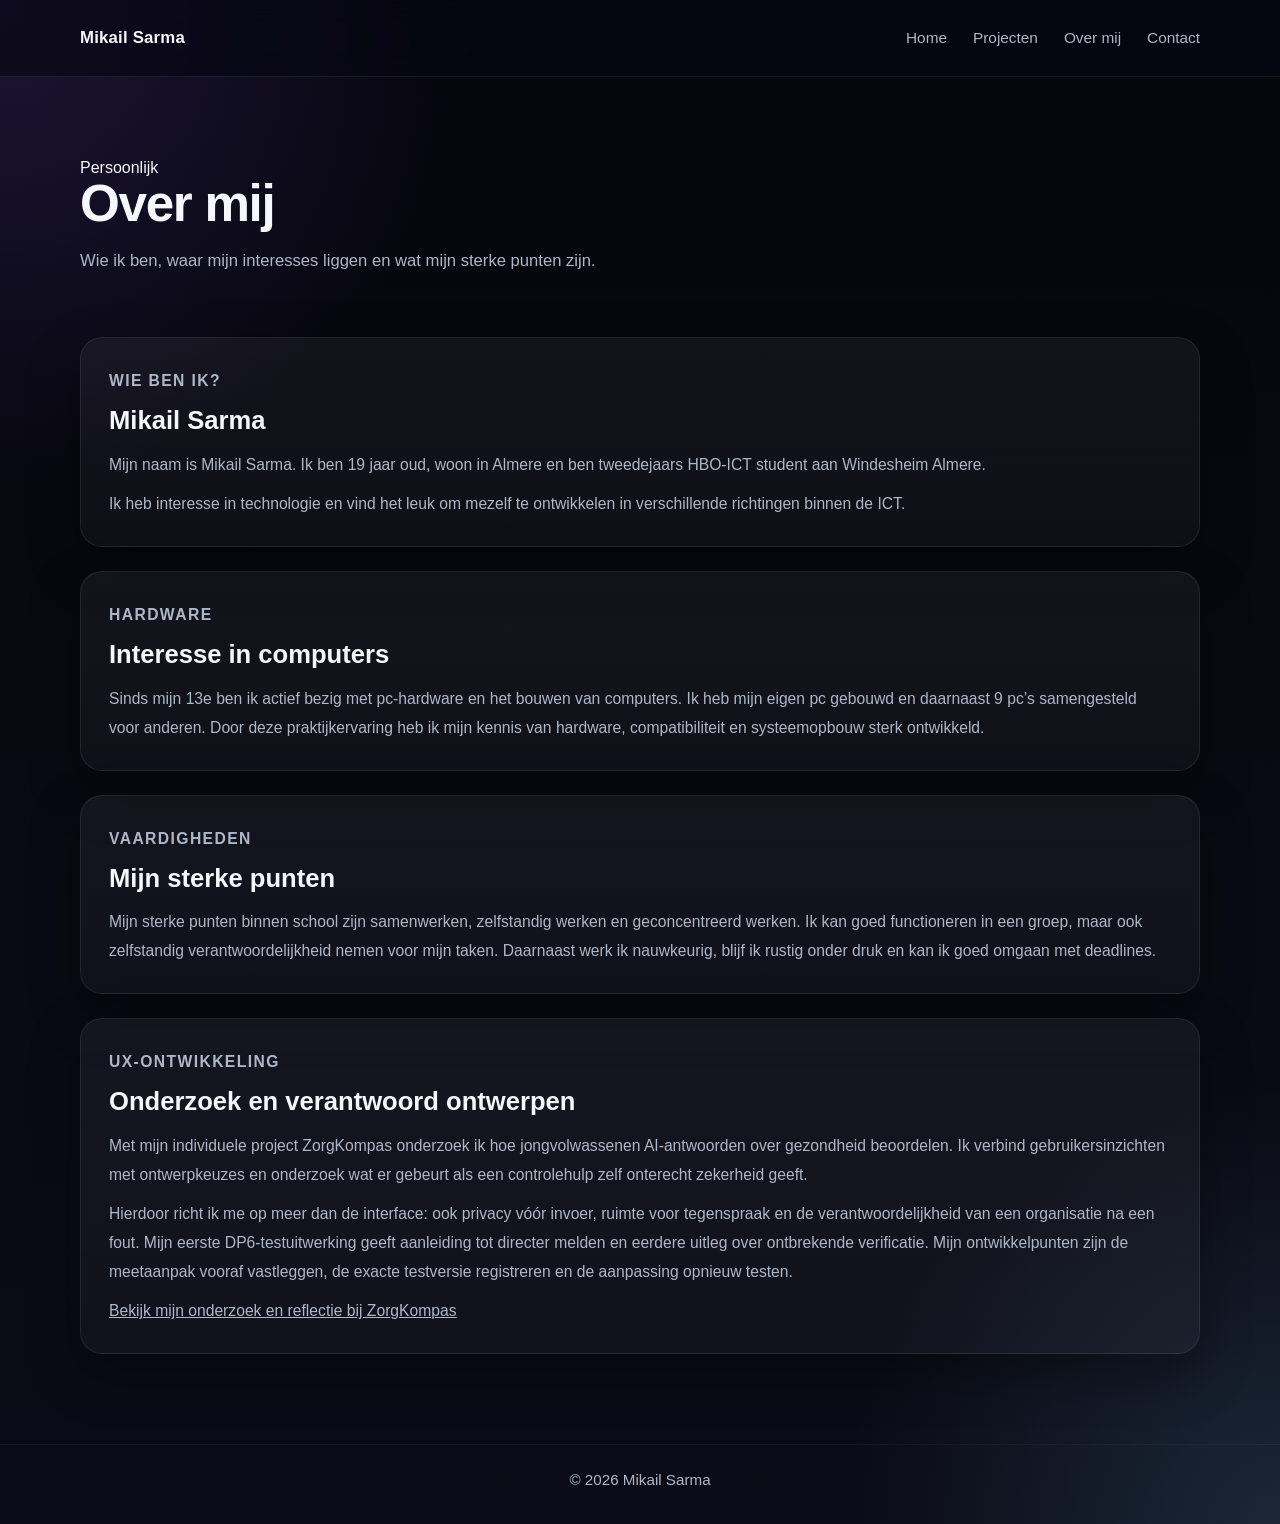
==== over-mij.html @ 40bdeff8 "Publiceer bijgewerkt portfolio met ZorgKompas en projectvideos" ====
<!DOCTYPE html>
<html lang="nl">
<head>
  <meta charset="UTF-8">
  <meta name="viewport" content="width=device-width, initial-scale=1.0">
  <title>Over mij | Mikail Sarma</title>
  <link rel="stylesheet" href="style.css">
</head>
<body>
  <header class="header">
    <nav class="navbar container">
      <a href="index.html" class="logo">Mikail Sarma</a>

      <ul class="nav-links" id="navLinks">
        <li><a href="index.html">Home</a></li>
        <li><a href="projecten.html">Projecten</a></li>
        <li><a href="over-mij.html">Over mij</a></li>
        <li><a href="contact.html">Contact</a></li>
      </ul>

      <button class="menu-toggle" id="menuToggle" aria-label="Menu" aria-controls="navLinks" aria-expanded="false">☰</button>
    </nav>
  </header>

  <main class="page-hero">
    <div class="container hero-center small-center">
      <p class="eyebrow">Persoonlijk</p>
      <h1 class="page-title">Over mij</h1>
      <p class="hero-subtext">
        Wie ik ben, waar mijn interesses liggen en wat mijn sterke punten zijn.
      </p>
    </div>
  </main>

  <section class="content-section">
    <div class="container single-column">
      <article class="glass-card">
        <p class="card-label">Wie ben ik?</p>
        <h2>Mikail Sarma</h2>
        <p>
          Mijn naam is Mikail Sarma. Ik ben 19 jaar oud, woon in Almere
          en ben tweedejaars HBO-ICT student aan Windesheim Almere.
        </p>
        <p>
          Ik heb interesse in technologie en vind het leuk om mezelf te ontwikkelen
          in verschillende richtingen binnen de ICT.
        </p>
      </article>

      <article class="glass-card">
        <p class="card-label">Hardware</p>
        <h2>Interesse in computers</h2>
        <p>
          Sinds mijn 13e ben ik actief bezig met pc-hardware en het bouwen van computers.
          Ik heb mijn eigen pc gebouwd en daarnaast 9 pc’s samengesteld voor anderen.
          Door deze praktijkervaring heb ik mijn kennis van hardware, compatibiliteit
          en systeemopbouw sterk ontwikkeld.
        </p>
      </article>

      <article class="glass-card">
        <p class="card-label">Vaardigheden</p>
        <h2>Mijn sterke punten</h2>
        <p>
          Mijn sterke punten binnen school zijn samenwerken, zelfstandig werken en
          geconcentreerd werken. Ik kan goed functioneren in een groep, maar ook
          zelfstandig verantwoordelijkheid nemen voor mijn taken. Daarnaast werk ik
          nauwkeurig, blijf ik rustig onder druk en kan ik goed omgaan met deadlines.
        </p>
      </article>

      <article class="glass-card">
        <p class="card-label">UX-ontwikkeling</p><h2>Onderzoek en verantwoord ontwerpen</h2>
        <p>Met mijn individuele project ZorgKompas onderzoek ik hoe jongvolwassenen AI-antwoorden over gezondheid beoordelen. Ik verbind gebruikersinzichten met ontwerpkeuzes en onderzoek wat er gebeurt als een controlehulp zelf onterecht zekerheid geeft.</p>
        <p>Hierdoor richt ik me op meer dan de interface: ook privacy vóór invoer, ruimte voor tegenspraak en de verantwoordelijkheid van een organisatie na een fout. Mijn eerste DP6-testuitwerking geeft aanleiding tot directer melden en eerdere uitleg over ontbrekende verificatie. Mijn ontwikkelpunten zijn de meetaanpak vooraf vastleggen, de exacte testversie registreren en de aanpassing opnieuw testen.</p>
        <p><a href="project-zorgkompas.html">Bekijk mijn onderzoek en reflectie bij ZorgKompas</a></p>
      </article>
    </div>
  </section>

  <footer class="footer">
    <p>© 2026 Mikail Sarma</p>
  </footer>

  <script src="script.js"></script>
</body>
</html>
---- style.css ----
:root {
  --bg: #070711;
  --bg-2: #0b0d1a;
  --surface: rgba(255, 255, 255, 0.05);
  --surface-2: rgba(255, 255, 255, 0.03);
  --surface-hover: rgba(255, 255, 255, 0.07);
  --border: rgba(255, 255, 255, 0.08);
  --border-strong: rgba(196, 181, 253, 0.22);
  --text: #f5f7fb;
  --text-soft: #aeb7c7;
  --text-muted: #8b95a7;
  --purple: #8b5cf6;
  --purple-soft: #c4b5fd;
  --blue-soft: #7dd3fc;
  --shadow: 0 20px 50px rgba(0, 0, 0, 0.35);
  --radius: 22px;
  --radius-sm: 16px;
  --max-width: 1120px;
}

* {
  margin: 0;
  padding: 0;
  box-sizing: border-box;
}

html {
  scroll-behavior: smooth;
}

body {
  font-family: Arial, sans-serif;
  color: var(--text);
  background:
    radial-gradient(circle at top left, rgba(139, 92, 246, 0.18), transparent 24%),
    radial-gradient(circle at bottom right, rgba(125, 211, 252, 0.14), transparent 22%),
    linear-gradient(180deg, #05050c 0%, #090912 45%, #0a0b16 100%);
  min-height: 100vh;
}

a {
  color: inherit;
}

img {
  max-width: 100%;
  display: block;
}

.container {
  width: min(var(--max-width), 92%);
  margin: 0 auto;
}

/* Header */
.header {
  position: sticky;
  top: 0;
  z-index: 1000;
  backdrop-filter: blur(14px);
  background: rgba(7, 7, 17, 0.65);
  border-bottom: 1px solid var(--border);
}

.navbar {
  min-height: 76px;
  display: flex;
  align-items: center;
  justify-content: space-between;
  gap: 20px;
}

.logo {
  color: var(--text);
  text-decoration: none;
  font-weight: 700;
  font-size: 1.05rem;
  letter-spacing: 0.2px;
}

.nav-links {
  display: flex;
  align-items: center;
  gap: 26px;
  list-style: none;
}

.nav-links a {
  color: var(--text-soft);
  text-decoration: none;
  font-size: 0.96rem;
  font-weight: 500;
  transition: 0.2s ease;
}

.nav-links a:hover,
.nav-links a.active {
  color: var(--text);
}

.menu-toggle {
  display: none;
  background: transparent;
  color: var(--text);
  border: 1px solid var(--border);
  border-radius: 12px;
  padding: 10px 14px;
  cursor: pointer;
}

/* General page spacing */
.page-shell {
  padding-top: 40px;
}

.content-section {
  padding: 32px 0 90px;
}

.section-kicker {
  color: var(--purple-soft);
  text-transform: uppercase;
  letter-spacing: 1.8px;
  font-size: 0.78rem;
  font-weight: 700;
  margin-bottom: 16px;
}

/* Home hero */
.hero {
  position: relative;
  overflow: hidden;
}

.hero-center {
  position: relative;
  z-index: 2;
  text-align: left;
  padding: 110px 0 90px;
}

.hero-title {
  font-size: clamp(2.8rem, 6vw, 5.2rem);
  line-height: 1.02;
  letter-spacing: -2px;
  max-width: 760px;
  margin-bottom: 20px;
}

.hero-subtext {
  max-width: 660px;
  color: var(--text-soft);
  font-size: 1.04rem;
  line-height: 1.85;
}

.hero-buttons {
  display: flex;
  gap: 14px;
  flex-wrap: wrap;
  margin-top: 32px;
}

.btn {
  display: inline-flex;
  align-items: center;
  justify-content: center;
  text-decoration: none;
  padding: 14px 22px;
  border-radius: 999px;
  font-weight: 700;
  font-size: 0.96rem;
  transition: 0.22s ease;
}

.btn-primary {
  background: linear-gradient(135deg, #ffffff, #ddd6fe);
  color: #20103f;
}

.btn-primary:hover {
  transform: translateY(-2px);
}

.btn-secondary {
  color: var(--text);
  border: 1px solid var(--border);
  background: rgba(255, 255, 255, 0.05);
}

.btn-secondary:hover {
  background: rgba(255, 255, 255, 0.08);
}

.floating-orb {
  position: absolute;
  border-radius: 50%;
  filter: blur(80px);
  opacity: 0.45;
  pointer-events: none;
}

.orb-1 {
  width: 260px;
  height: 260px;
  background: var(--purple);
  left: 4%;
  top: 10%;
}

.orb-2 {
  width: 320px;
  height: 320px;
  background: var(--blue-soft);
  right: 6%;
  bottom: 6%;
}

/* Shared cards */
.intro-grid,
.cards-grid {
  display: grid;
  grid-template-columns: repeat(2, 1fr);
  gap: 24px;
}

.single-column {
  display: grid;
  gap: 24px;
}

.glass-card {
  background: linear-gradient(180deg, var(--surface), var(--surface-2));
  border: 1px solid var(--border);
  border-radius: var(--radius);
  padding: 28px;
  box-shadow: var(--shadow);
  transition: 0.22s ease;
}

.glass-card:hover {
  transform: translateY(-3px);
  background: linear-gradient(180deg, var(--surface-hover), rgba(255, 255, 255, 0.04));
  border-color: var(--border-strong);
}

.card-label {
  display: inline-block;
  color: var(--purple-soft);
  font-size: 0.78rem;
  text-transform: uppercase;
  letter-spacing: 1.4px;
  margin-bottom: 14px;
  font-weight: 700;
}

.glass-card h2 {
  font-size: clamp(1.4rem, 2vw, 1.9rem);
  line-height: 1.2;
  margin-bottom: 14px;
  color: var(--text);
}

.glass-card p {
  color: var(--text-soft);
  line-height: 1.85;
  font-size: 0.98rem;
  margin-bottom: 10px;
}

.glass-card p:last-child {
  margin-bottom: 0;
}

/* Project page */
.project-showcase {
  margin-bottom: 28px;
}

.featured-project {
  display: grid;
  grid-template-columns: minmax(0, 0.95fr) minmax(320px, 1.05fr);
  gap: 28px;
  align-items: center;
  background:
    linear-gradient(135deg, rgba(139, 92, 246, 0.18), rgba(125, 211, 252, 0.08)),
    linear-gradient(180deg, var(--surface), var(--surface-2));
  border: 1px solid var(--border-strong);
  border-radius: var(--radius);
  padding: 28px;
  box-shadow: var(--shadow);
}

.featured-project h2 {
  font-size: clamp(1.8rem, 3vw, 3rem);
  line-height: 1.08;
  margin-bottom: 16px;
}

.featured-project p {
  color: var(--text-soft);
  line-height: 1.85;
  font-size: 1rem;
  margin-bottom: 14px;
}

.project-highlights {
  display: flex;
  gap: 10px;
  flex-wrap: wrap;
  margin: 22px 0;
}

.project-highlights span {
  color: var(--text);
  border: 1px solid rgba(196, 181, 253, 0.22);
  background: rgba(255, 255, 255, 0.06);
  border-radius: 999px;
  padding: 9px 13px;
  font-size: 0.86rem;
  font-weight: 700;
}

.project-video-panel {
  border: 1px solid rgba(255, 255, 255, 0.08);
  border-radius: var(--radius-sm);
  overflow: hidden;
  background: #05050c;
}

.project-video {
  display: block;
  width: 100%;
  aspect-ratio: 16 / 9;
  object-fit: contain;
  background: #05050c;
}

.project-cards {
  margin-top: 0;
}

.project-list-heading {
  margin: 46px auto 20px;
}

.project-list-heading h2 {
  font-size: clamp(1.8rem, 3vw, 2.7rem);
  line-height: 1.1;
}

.project-info-grid {
  display: grid;
  grid-template-columns: repeat(2, minmax(0, 1fr));
  gap: 14px;
  margin-top: 24px;
}

.project-info-grid div {
  border: 1px solid rgba(196, 181, 253, 0.16);
  background: rgba(255, 255, 255, 0.045);
  border-radius: var(--radius-sm);
  padding: 18px;
}

.project-info-grid h3 {
  color: var(--text);
  font-size: 1rem;
  margin-bottom: 8px;
}

.project-info-grid p {
  font-size: 0.92rem;
  line-height: 1.65;
  margin-bottom: 0;
}

/* Smaller page hero */
.page-hero {
  padding-top: 10px;
}

.small-center {
  text-align: left;
  padding: 72px 0 28px;
}

.page-title {
  font-size: clamp(2.2rem, 4vw, 4rem);
  line-height: 1.04;
  letter-spacing: -1.3px;
  max-width: 760px;
  margin-bottom: 16px;
}

/* Contact page */
.contact-hero {
  padding: 72px 0 42px;
}

.contact-hero h1 {
  font-size: clamp(2.3rem, 4vw, 4.1rem);
  line-height: 1.04;
  letter-spacing: -1.4px;
  max-width: 700px;
  margin-bottom: 18px;
}

.contact-lead {
  color: var(--text-soft);
  font-size: 1.04rem;
  line-height: 1.8;
  max-width: 620px;
}

.contact-section {
  padding: 24px 0 90px;
}

.contact-layout-clean {
  display: grid;
  grid-template-columns: 0.95fr 1.2fr;
  gap: 56px;
  align-items: start;
}

.contact-left {
  padding-top: 12px;
}

.contact-left h2 {
  font-size: clamp(1.8rem, 3vw, 2.8rem);
  line-height: 1.12;
  letter-spacing: -0.8px;
  margin-bottom: 18px;
  max-width: 420px;
}

.contact-text {
  color: var(--text-soft);
  font-size: 1rem;
  line-height: 1.85;
  max-width: 420px;
}

.contact-right {
  display: grid;
  grid-template-columns: repeat(2, 1fr);
  gap: 18px;
}

.contact-item {
  background: linear-gradient(180deg, var(--surface), var(--surface-2));
  border: 1px solid var(--border);
  border-radius: var(--radius);
  padding: 24px 24px 22px;
  box-shadow: var(--shadow);
  transition: transform 0.2s ease, background 0.2s ease, border-color 0.2s ease;
}

.contact-item:hover {
  transform: translateY(-3px);
  background: linear-gradient(180deg, var(--surface-hover), rgba(255, 255, 255, 0.04));
  border-color: var(--border-strong);
}

.contact-item-label {
  display: inline-block;
  color: var(--text-muted);
  font-size: 0.76rem;
  font-weight: 700;
  text-transform: uppercase;
  letter-spacing: 1.4px;
  margin-bottom: 16px;
}

.contact-item h3 {
  font-size: clamp(1.2rem, 1.6vw, 1.65rem);
  line-height: 1.3;
  font-weight: 700;
  color: var(--text);
}

.contact-item a {
  color: var(--text);
  text-decoration: none;
}

.contact-item a:hover {
  color: var(--purple-soft);
}

/* Footer */
.footer {
  border-top: 1px solid rgba(255, 255, 255, 0.04);
  text-align: center;
  color: var(--text-soft);
  padding: 26px 20px 36px;
  font-size: 0.95rem;
}

/* Responsive */
@media (max-width: 900px) {
  .intro-grid,
  .cards-grid,
  .contact-right,
  .contact-layout-clean {
    grid-template-columns: 1fr;
  }

  .featured-project {
    grid-template-columns: 1fr;
  }

  .project-info-grid {
    grid-template-columns: 1fr;
  }

  .contact-layout-clean {
    gap: 36px;
  }
}

@media (max-width: 768px) {
  .menu-toggle {
    display: block;
  }

  .nav-links {
    position: absolute;
    top: 76px;
    right: 4%;
    width: 220px;
    padding: 18px;
    border-radius: 18px;
    flex-direction: column;
    align-items: flex-start;
    background: rgba(10, 10, 20, 0.96);
    border: 1px solid var(--border);
    display: none;
  }

  .nav-links.show {
    display: flex;
  }

  .hero-center,
  .small-center,
  .contact-hero {
    padding-top: 52px;
  }

  .hero-title {
    font-size: 2.7rem;
    letter-spacing: -1.2px;
  }

  .page-title,
  .contact-hero h1 {
    font-size: 2.3rem;
    letter-spacing: -1px;
  }

  .hero-subtext,
  .contact-lead,
  .contact-text,
  .glass-card p {
    font-size: 0.97rem;
  }
}
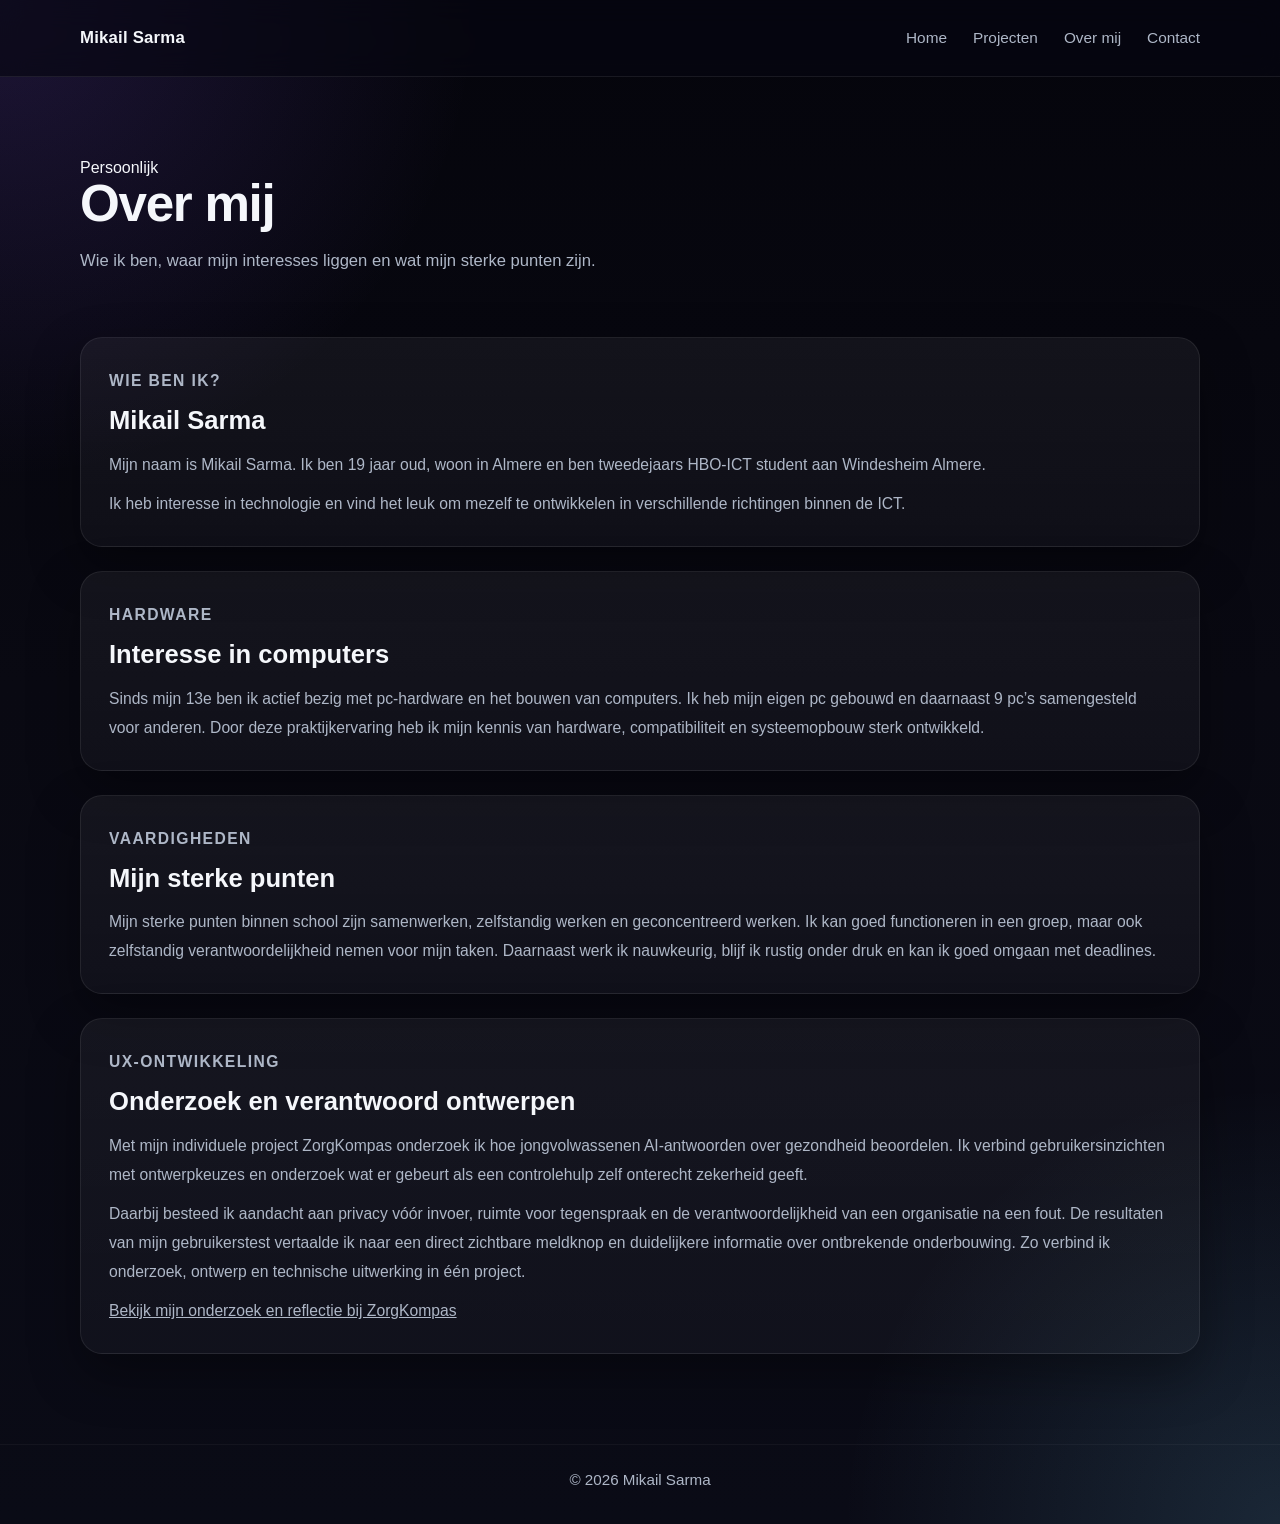
==== commit 2e84a250: "Maak ZorgKompas-casus helder voor portfoliolezers" ====
--- a/over-mij.html
+++ b/over-mij.html
@@ -72,7 +72,7 @@
       <article class="glass-card">
         <p class="card-label">UX-ontwikkeling</p><h2>Onderzoek en verantwoord ontwerpen</h2>
         <p>Met mijn individuele project ZorgKompas onderzoek ik hoe jongvolwassenen AI-antwoorden over gezondheid beoordelen. Ik verbind gebruikersinzichten met ontwerpkeuzes en onderzoek wat er gebeurt als een controlehulp zelf onterecht zekerheid geeft.</p>
-        <p>Hierdoor richt ik me op meer dan de interface: ook privacy vóór invoer, ruimte voor tegenspraak en de verantwoordelijkheid van een organisatie na een fout. Mijn eerste DP6-testuitwerking geeft aanleiding tot directer melden en eerdere uitleg over ontbrekende verificatie. Mijn ontwikkelpunten zijn de meetaanpak vooraf vastleggen, de exacte testversie registreren en de aanpassing opnieuw testen.</p>
+        <p>Daarbij besteed ik aandacht aan privacy vóór invoer, ruimte voor tegenspraak en de verantwoordelijkheid van een organisatie na een fout. De resultaten van mijn gebruikerstest vertaalde ik naar een direct zichtbare meldknop en duidelijkere informatie over ontbrekende onderbouwing. Zo verbind ik onderzoek, ontwerp en technische uitwerking in één project.</p>
         <p><a href="project-zorgkompas.html">Bekijk mijn onderzoek en reflectie bij ZorgKompas</a></p>
       </article>
     </div>
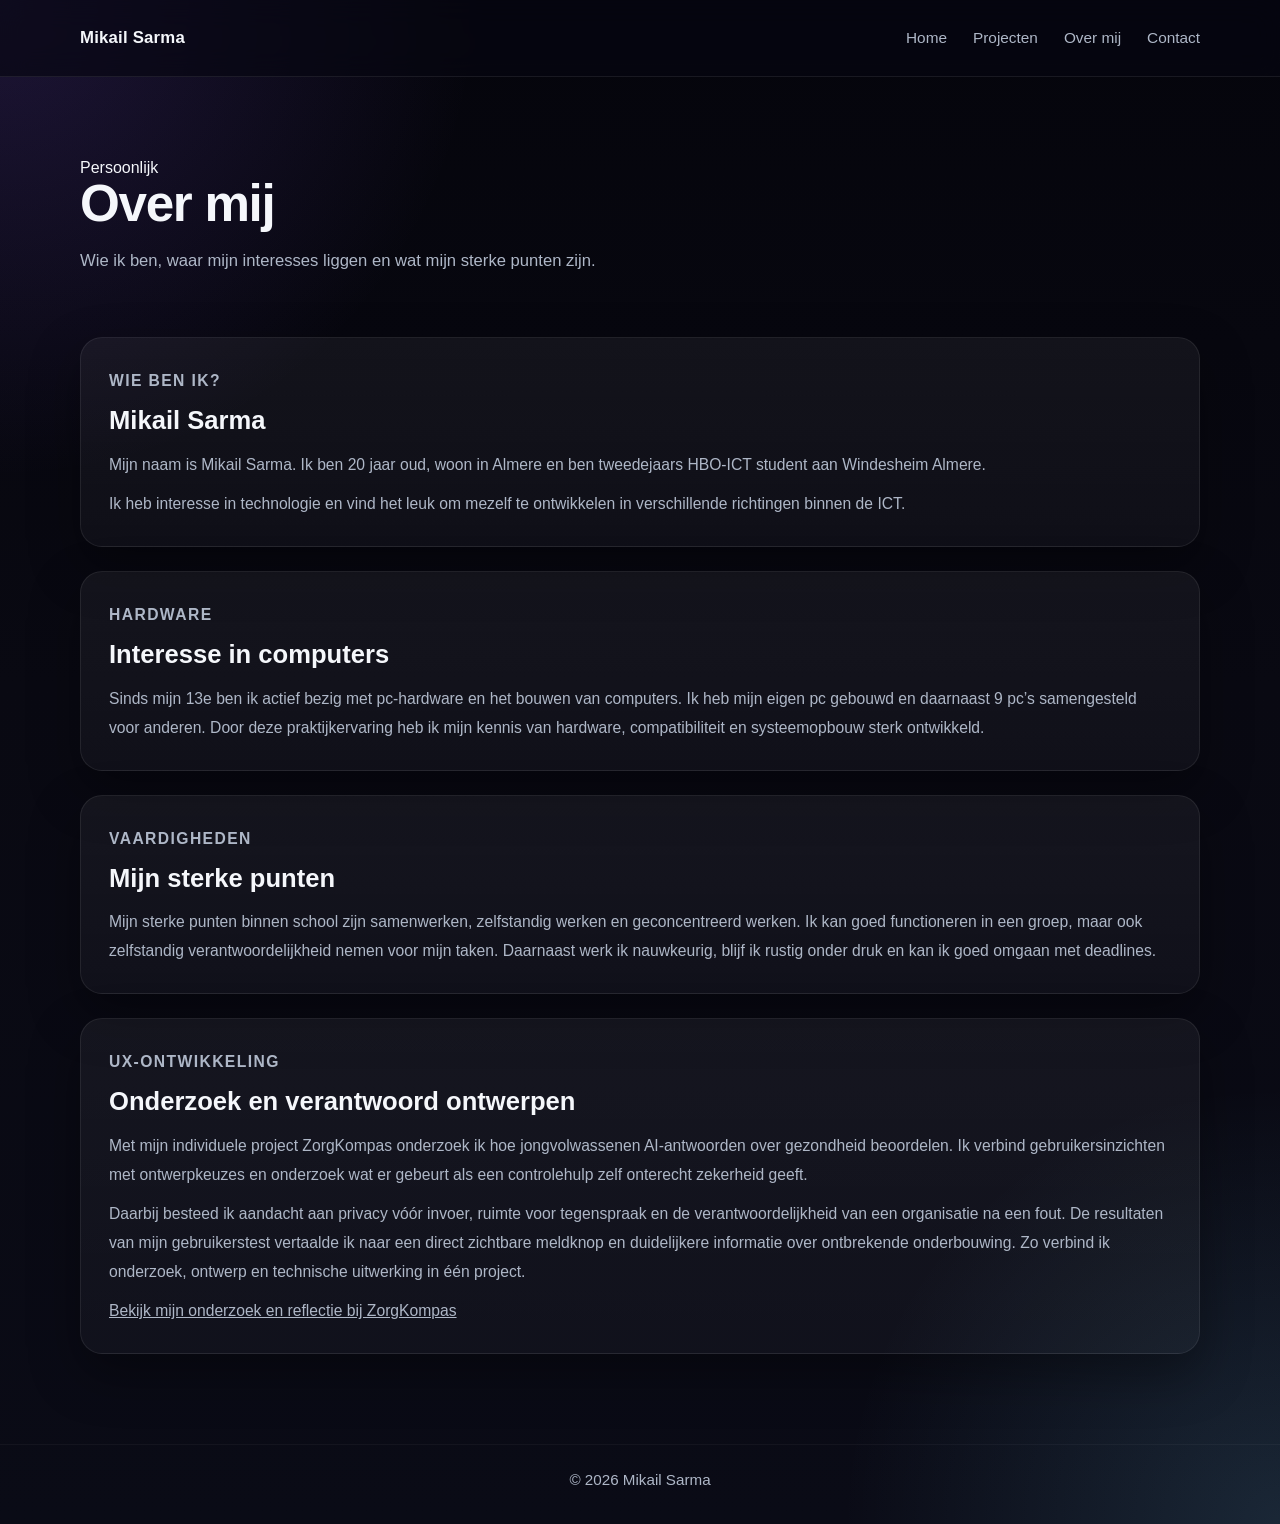
==== commit e37943dd: "Werk leeftijd bij naar twintig jaar" ====
--- a/over-mij.html
+++ b/over-mij.html
@@ -38,7 +38,7 @@
         <p class="card-label">Wie ben ik?</p>
         <h2>Mikail Sarma</h2>
         <p>
-          Mijn naam is Mikail Sarma. Ik ben 19 jaar oud, woon in Almere
+          Mijn naam is Mikail Sarma. Ik ben 20 jaar oud, woon in Almere
           en ben tweedejaars HBO-ICT student aan Windesheim Almere.
         </p>
         <p>
